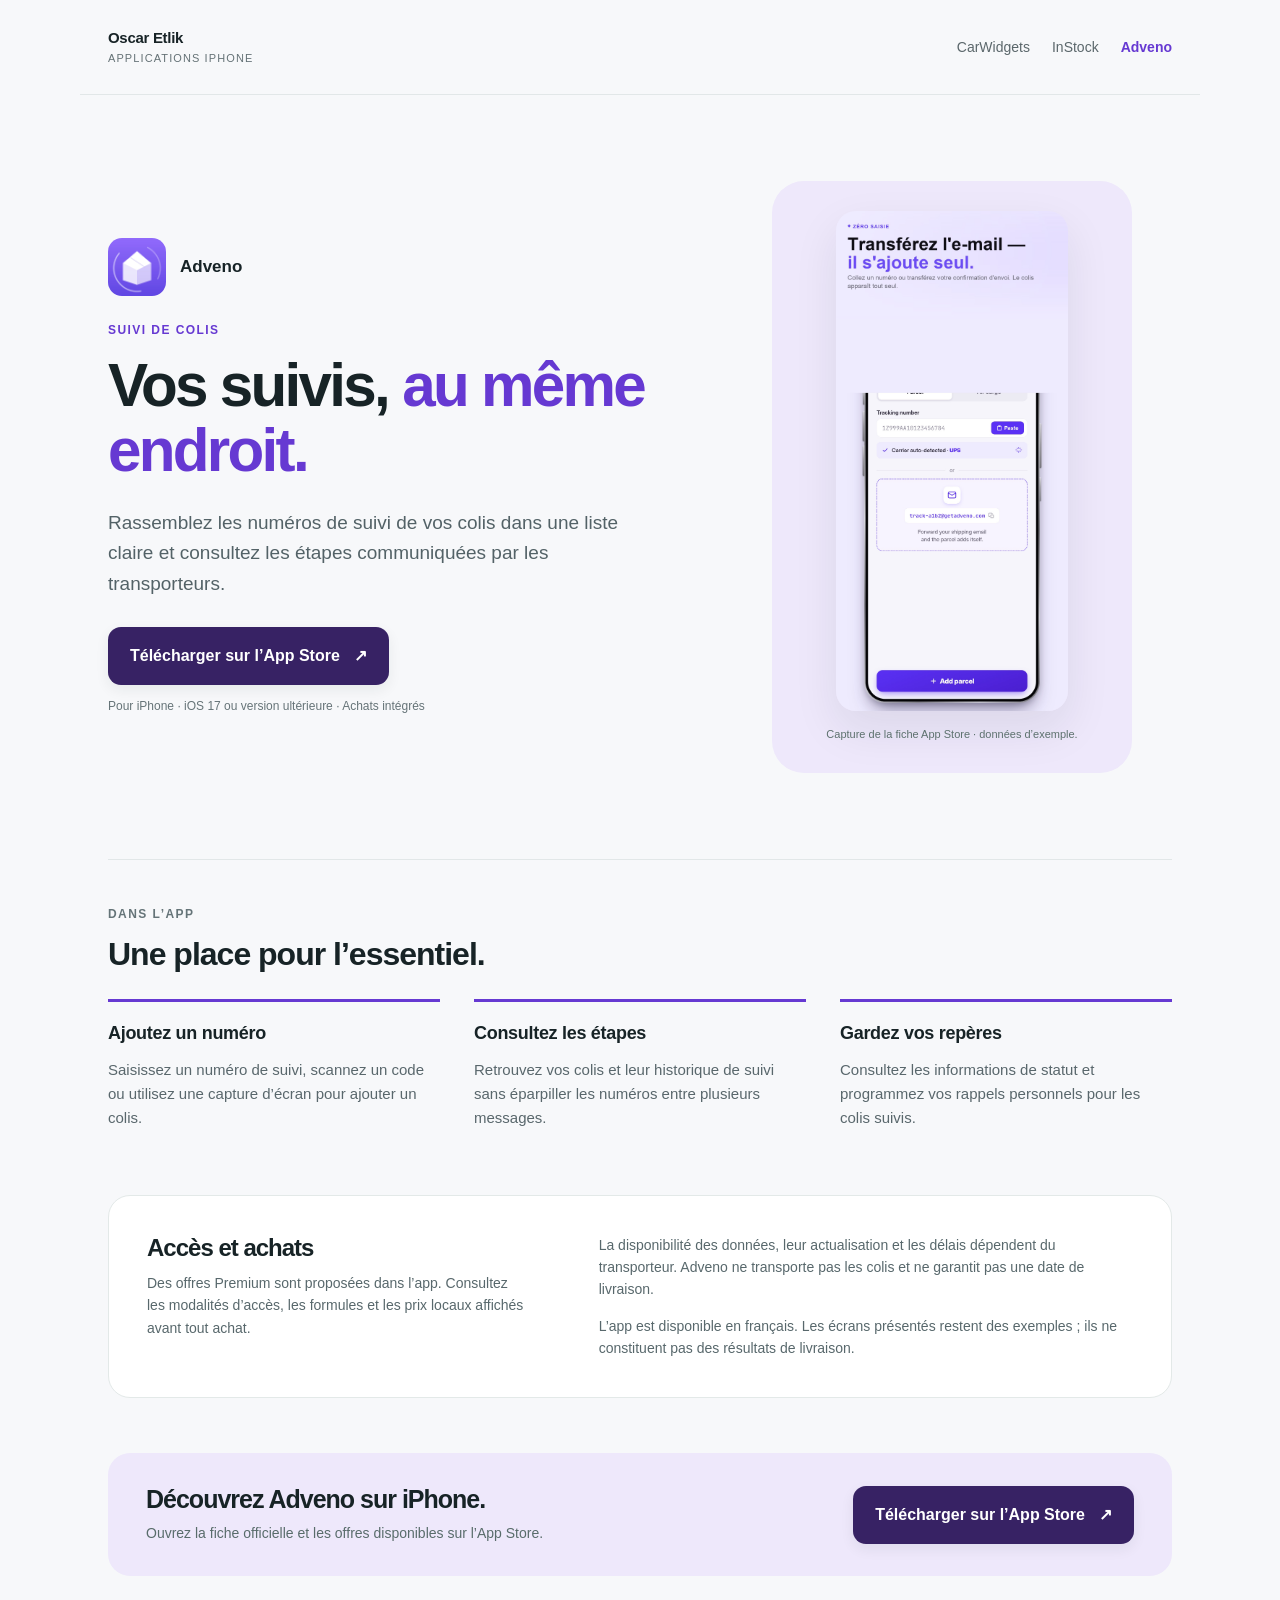
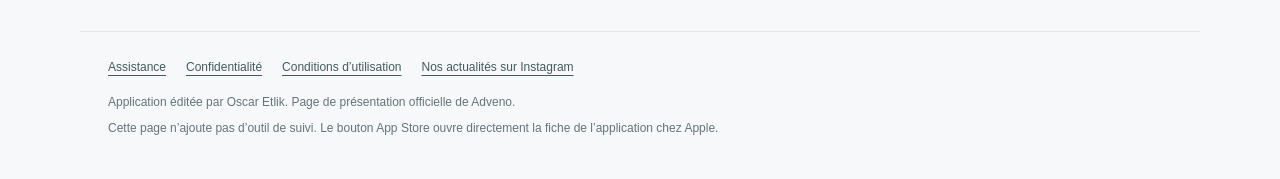
==== apps/adveno/index.html @ 1f8c88e0 "Add French product pages for CarWidgets InStock and Adveno" ====
<!doctype html>
<html lang="fr"><head><meta charset="utf-8"><meta name="viewport" content="width=device-width,initial-scale=1"><title>Adveno pour iPhone — Oscar Etlik</title><meta name="description" content="Rassemblez le suivi de vos colis dans une liste claire sur iPhone avec Adveno."><link rel="canonical" href="https://alexisoscaretlik-jpg.github.io/carwidgets-site/apps/adveno/"><link rel="icon" href="../assets/adveno-icon.jpg"><link rel="stylesheet" href="../assets/products.css"></head>
<body class="adveno"><header><a class="publisher" href="../carwidgets/">Oscar Etlik<span>Applications iPhone</span></a><nav aria-label="Nos applications"><a href="../carwidgets/">CarWidgets</a><a href="../instock/">InStock</a><a href="../adveno/" aria-current="page">Adveno</a></nav></header>
<main><section class="hero" aria-labelledby="product-title"><div><div class="app-identity"><img src="../assets/adveno-icon.jpg" alt="" width="58" height="58"><strong>Adveno</strong></div><p class="eyebrow">Suivi de colis</p><h1 id="product-title">Vos suivis, <span>au même endroit.</span></h1><p class="intro">Rassemblez les numéros de suivi de vos colis dans une liste claire et consultez les étapes communiquées par les transporteurs.</p><a class="download" href="https://apps.apple.com/fr/app/adveno-suivi-colis/id6778767313">Télécharger sur l’App Store <span aria-hidden="true">↗</span></a><p class="requirements">Pour iPhone · iOS 17 ou version ultérieure · Achats intégrés</p></div><figure class="visual"><img class="screenshot" src="../assets/adveno-screen.jpg" alt="Capture publiée sur l’App Store d’Adveno montrant l’ajout d’un numéro de suivi d’exemple" width="1284" height="2778"><figcaption>Capture de la fiche App Store · données d’exemple. </figcaption></figure></section>
<section class="details" aria-labelledby="features-title"><p class="section-label">Dans l’app</p><h2 id="features-title">Une place pour l’essentiel.</h2><div class="feature-grid"><article><h3>Ajoutez un numéro</h3><p>Saisissez un numéro de suivi, scannez un code ou utilisez une capture d’écran pour ajouter un colis.</p></article><article><h3>Consultez les étapes</h3><p>Retrouvez vos colis et leur historique de suivi sans éparpiller les numéros entre plusieurs messages.</p></article><article><h3>Gardez vos repères</h3><p>Consultez les informations de statut et programmez vos rappels personnels pour les colis suivis.</p></article></div></section>
<section class="practical" aria-labelledby="access-title"><div><h2 id="access-title">Accès et achats</h2><p>Des offres Premium sont proposées dans l’app. Consultez les modalités d’accès, les formules et les prix locaux affichés avant tout achat. </p></div><div><p>La disponibilité des données, leur actualisation et les délais dépendent du transporteur. Adveno ne transporte pas les colis et ne garantit pas une date de livraison.</p><p>L’app est disponible en français. Les écrans présentés restent des exemples ; ils ne constituent pas des résultats de livraison.</p></div></section>
<section class="closing" aria-labelledby="download-title"><div><h2 id="download-title">Découvrez Adveno sur iPhone.</h2><p>Ouvrez la fiche officielle et les offres disponibles sur l’App Store.</p></div><a class="download" href="https://apps.apple.com/fr/app/adveno-suivi-colis/id6778767313">Télécharger sur l’App Store <span aria-hidden="true">↗</span></a></section></main>
<footer><div class="footer-links"><a href="https://colistrack-api.alexisoscaretlik.workers.dev/support">Assistance</a><a href="https://colistrack-api.alexisoscaretlik.workers.dev/privacy">Confidentialité</a><a href="https://www.apple.com/legal/internet-services/itunes/dev/stdeula/">Conditions d’utilisation</a><a href="https://www.instagram.com/advenostudio.apps/">Nos actualités sur Instagram</a></div><p>Application éditée par Oscar Etlik. Page de présentation officielle de Adveno.</p><p>Cette page n’ajoute pas d’outil de suivi. Le bouton App Store ouvre directement la fiche de l’application chez Apple.</p></footer></body></html>
---- apps/assets/products.css ----
*{box-sizing:border-box}html{scroll-behavior:smooth}body{margin:0;background:#f7f8fa;color:#172326;font-family:-apple-system,BlinkMacSystemFont,"Segoe UI",sans-serif;line-height:1.6}body.carwidgets{--accent:#087d77;--soft:#e2f4ef;--ink:#073f3d}body.instock{--accent:#147442;--soft:#e6f5eb;--ink:#143d26}body.adveno{--accent:#6639d2;--soft:#eee8fb;--ink:#372264}a{color:var(--accent);text-underline-offset:4px}a:focus-visible{outline:3px solid var(--accent);outline-offset:5px}header,main,footer{max-width:1120px;margin:auto;padding-left:28px;padding-right:28px}header{display:flex;align-items:center;justify-content:space-between;padding-top:26px;padding-bottom:26px;gap:24px;border-bottom:1px solid #e2e7e8}.publisher{font-size:15px;font-weight:750;letter-spacing:-.3px;color:#172326;text-decoration:none}.publisher span{display:block;font-size:11px;color:#657276;font-weight:500;letter-spacing:.1em;text-transform:uppercase}nav{display:flex;gap:22px;flex-wrap:wrap;font-size:14px}nav a{text-decoration:none;color:#5b676b}nav a[aria-current=page]{color:var(--accent);font-weight:750}.hero{display:grid;grid-template-columns:1.12fr .88fr;align-items:center;gap:64px;padding-top:70px;padding-bottom:70px}.app-identity{display:flex;align-items:center;gap:14px;margin-bottom:25px}.app-identity img{width:58px;height:58px;object-fit:cover;border-radius:14px}.app-identity strong{font-size:17px}.eyebrow{margin:0 0 14px;color:var(--accent);font-size:12px;font-weight:750;letter-spacing:.12em;text-transform:uppercase}h1{font-size:clamp(40px,4.7vw,64px);line-height:1.07;letter-spacing:-2.7px;margin:0 0 25px;font-weight:780}h1 span{color:var(--accent)}.intro{font-size:19px;color:#536267;max-width:550px;margin:0 0 28px}.download{display:inline-flex;gap:14px;align-items:center;padding:16px 22px;background:var(--ink);color:white;border-radius:13px;font-size:16px;font-weight:700;text-decoration:none;box-shadow:0 5px 14px #18252d12}.download:hover{background:var(--accent)}.requirements{font-size:12px;color:#667478;margin:12px 0 0}.visual{min-height:480px;background:var(--soft);border-radius:32px;padding:30px 24px;display:flex;flex-direction:column;align-items:center;justify-content:center;text-align:center;overflow:hidden}.visual .screenshot{max-height:500px;width:auto;max-width:100%;border-radius:20px;box-shadow:0 18px 45px #18252d16}.visual .brand-icon{width:210px;height:210px;border-radius:45px;box-shadow:0 18px 45px #18252d16}.visual .brand-line{font-size:27px;font-weight:750;line-height:1.25;color:var(--ink);margin:28px 0 10px;letter-spacing:-.7px}.visual figcaption{font-size:11px;color:#5d716e;margin:15px 0 0;max-width:300px}.section-label{font-size:12px;color:#657478;text-transform:uppercase;letter-spacing:.12em;font-weight:750;margin:0 0 12px}h2{font-size:32px;letter-spacing:-1px;line-height:1.18;margin:0 0 25px}.details{padding:45px 0 50px;border-top:1px solid #e2e7e8}.feature-grid{display:grid;grid-template-columns:repeat(3,1fr);gap:34px}.feature-grid article{border-top:3px solid var(--accent);padding-top:20px}.feature-grid h3{font-size:18px;letter-spacing:-.3px;line-height:1.3;margin:0 0 12px}.feature-grid p{font-size:15px;color:#59676c;margin:0}.practical{display:grid;grid-template-columns:1fr 1.4fr;gap:70px;padding:38px;background:white;border:1px solid #e3e9e8;border-radius:22px;margin:15px 0 55px}.practical h2{font-size:24px;margin-bottom:10px}.practical p{margin:0 0 14px;font-size:14px;color:#58686c}.practical p:last-child{margin-bottom:0}.closing{background:var(--soft);padding:32px 38px;border-radius:22px;display:flex;justify-content:space-between;align-items:center;gap:30px;margin-bottom:55px}.closing h2{font-size:25px;margin:0}.closing p{margin:7px 0 0;font-size:14px;color:#596c6b}footer{padding-top:26px;padding-bottom:34px;border-top:1px solid #e2e7e8;font-size:12px;color:#657478}.footer-links{display:flex;gap:20px;flex-wrap:wrap;margin-bottom:15px}footer p{margin:7px 0}.footer-links a{color:#445a5d}@media(max-width:760px){header{align-items:flex-start;gap:16px;padding-top:20px;padding-bottom:20px}header,main,footer{padding-left:22px;padding-right:22px}nav{gap:12px;font-size:12px}.publisher{font-size:13px}.publisher span{font-size:9px}.hero{grid-template-columns:1fr;gap:30px;padding-top:42px;padding-bottom:42px}h1{font-size:45px;letter-spacing:-1.8px}.intro{font-size:17px}.visual{margin:0;min-height:340px;padding:28px 20px}.visual .screenshot{max-height:460px}.visual .brand-icon{width:160px;height:160px;border-radius:34px}.feature-grid{grid-template-columns:1fr;gap:28px}.details{padding-top:30px}.practical{grid-template-columns:1fr;gap:15px;padding:26px;margin-bottom:35px}.closing{display:block;padding:26px;margin-bottom:35px}.closing .download{margin-top:20px}h2{font-size:29px}.download{font-size:15px}.requirements{font-size:11px}}@media(prefers-reduced-motion:reduce){html{scroll-behavior:auto}}
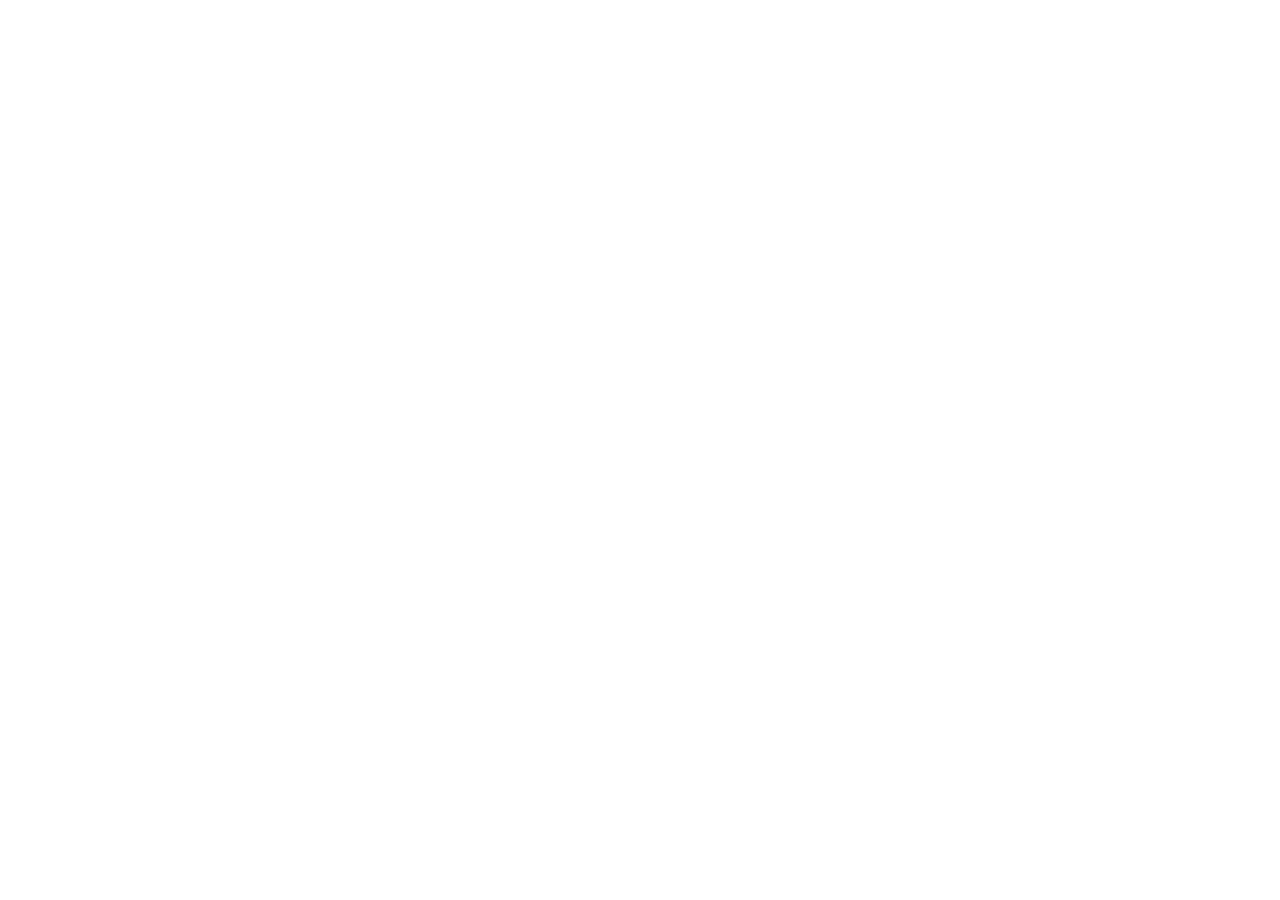
==== commit af521cc0: "Forward legacy website and legal links to new product hosts" ====
--- a/apps/adveno/index.html
+++ b/apps/adveno/index.html
@@ -1,8 +1,32 @@
 <!doctype html>
-<html lang="fr"><head><meta charset="utf-8"><meta name="viewport" content="width=device-width,initial-scale=1"><title>Adveno pour iPhone — Oscar Etlik</title><meta name="description" content="Rassemblez le suivi de vos colis dans une liste claire sur iPhone avec Adveno."><link rel="canonical" href="https://alexisoscaretlik-jpg.github.io/carwidgets-site/apps/adveno/"><link rel="icon" href="../assets/adveno-icon.jpg"><link rel="stylesheet" href="../assets/products.css"></head>
-<body class="adveno"><header><a class="publisher" href="../carwidgets/">Oscar Etlik<span>Applications iPhone</span></a><nav aria-label="Nos applications"><a href="../carwidgets/">CarWidgets</a><a href="../instock/">InStock</a><a href="../adveno/" aria-current="page">Adveno</a></nav></header>
-<main><section class="hero" aria-labelledby="product-title"><div><div class="app-identity"><img src="../assets/adveno-icon.jpg" alt="" width="58" height="58"><strong>Adveno</strong></div><p class="eyebrow">Suivi de colis</p><h1 id="product-title">Vos suivis, <span>au même endroit.</span></h1><p class="intro">Rassemblez les numéros de suivi de vos colis dans une liste claire et consultez les étapes communiquées par les transporteurs.</p><a class="download" href="https://apps.apple.com/fr/app/adveno-suivi-colis/id6778767313">Télécharger sur l’App Store <span aria-hidden="true">↗</span></a><p class="requirements">Pour iPhone · iOS 17 ou version ultérieure · Achats intégrés</p></div><figure class="visual"><img class="screenshot" src="../assets/adveno-screen.jpg" alt="Capture publiée sur l’App Store d’Adveno montrant l’ajout d’un numéro de suivi d’exemple" width="1284" height="2778"><figcaption>Capture de la fiche App Store · données d’exemple. </figcaption></figure></section>
-<section class="details" aria-labelledby="features-title"><p class="section-label">Dans l’app</p><h2 id="features-title">Une place pour l’essentiel.</h2><div class="feature-grid"><article><h3>Ajoutez un numéro</h3><p>Saisissez un numéro de suivi, scannez un code ou utilisez une capture d’écran pour ajouter un colis.</p></article><article><h3>Consultez les étapes</h3><p>Retrouvez vos colis et leur historique de suivi sans éparpiller les numéros entre plusieurs messages.</p></article><article><h3>Gardez vos repères</h3><p>Consultez les informations de statut et programmez vos rappels personnels pour les colis suivis.</p></article></div></section>
-<section class="practical" aria-labelledby="access-title"><div><h2 id="access-title">Accès et achats</h2><p>Des offres Premium sont proposées dans l’app. Consultez les modalités d’accès, les formules et les prix locaux affichés avant tout achat. </p></div><div><p>La disponibilité des données, leur actualisation et les délais dépendent du transporteur. Adveno ne transporte pas les colis et ne garantit pas une date de livraison.</p><p>L’app est disponible en français. Les écrans présentés restent des exemples ; ils ne constituent pas des résultats de livraison.</p></div></section>
-<section class="closing" aria-labelledby="download-title"><div><h2 id="download-title">Découvrez Adveno sur iPhone.</h2><p>Ouvrez la fiche officielle et les offres disponibles sur l’App Store.</p></div><a class="download" href="https://apps.apple.com/fr/app/adveno-suivi-colis/id6778767313">Télécharger sur l’App Store <span aria-hidden="true">↗</span></a></section></main>
-<footer><div class="footer-links"><a href="https://colistrack-api.alexisoscaretlik.workers.dev/support">Assistance</a><a href="https://colistrack-api.alexisoscaretlik.workers.dev/privacy">Confidentialité</a><a href="https://www.apple.com/legal/internet-services/itunes/dev/stdeula/">Conditions d’utilisation</a><a href="https://www.instagram.com/advenostudio.apps/">Nos actualités sur Instagram</a></div><p>Application éditée par Oscar Etlik. Page de présentation officielle de Adveno.</p><p>Cette page n’ajoute pas d’outil de suivi. Le bouton App Store ouvre directement la fiche de l’application chez Apple.</p></footer></body></html>+<html lang="fr">
+<head>
+  <meta charset="utf-8">
+  <meta name="viewport" content="width=device-width, initial-scale=1">
+  <title>Adveno a déménagé</title>
+  <meta http-equiv="refresh" content="0; url=https://advenostudio-adveno.pages.dev/fr/">
+  <link rel="canonical" href="https://advenostudio-adveno.pages.dev/fr/">
+  <style>
+    :root { color-scheme: light; font-family: -apple-system, BlinkMacSystemFont, "Segoe UI", Helvetica, Arial, sans-serif; color: #182322; background: #f6f7f3; }
+    * { box-sizing: border-box; }
+    body { min-height: 100svh; margin: 0; display: grid; place-items: center; padding: 32px 22px; }
+    main { width: min(100%, 640px); }
+    .eyebrow { margin: 0 0 20px; color: #45605b; font-size: 12px; font-weight: 600; letter-spacing: .12em; }
+    h1 { margin: 0 0 20px; font-size: clamp(32px, 6vw, 48px); line-height: 1.1; font-weight: 600; letter-spacing: -.025em; }
+    p { max-width: 52ch; font-size: 17px; line-height: 1.65; }
+    a { color: #0e5147; text-underline-offset: .22em; overflow-wrap: anywhere; }
+    a:focus-visible { outline: 3px solid #0e5147; outline-offset: 6px; }
+    .continue { display: inline-block; margin-top: 12px; font-weight: 600; }
+    .address { margin-top: 12px; color: #45605b; font-size: 14px; overflow-wrap: anywhere; }
+  </style>
+</head>
+<body>
+  <main>
+    <p class="eyebrow">NOUVELLE ADRESSE</p>
+    <h1>Retrouvez-nous sur notre nouveau site.</h1>
+    <p>Cette page vous redirige vers notre nouvelle adresse. Si elle ne s’ouvre pas, utilisez le lien ci-dessous.</p>
+    <a class="continue" href="https://advenostudio-adveno.pages.dev/fr/">Continuer vers Adveno <span aria-hidden="true">↗</span></a>
+    <p class="address">https://advenostudio-adveno.pages.dev/fr/</p>
+  </main>
+</body>
+</html>
